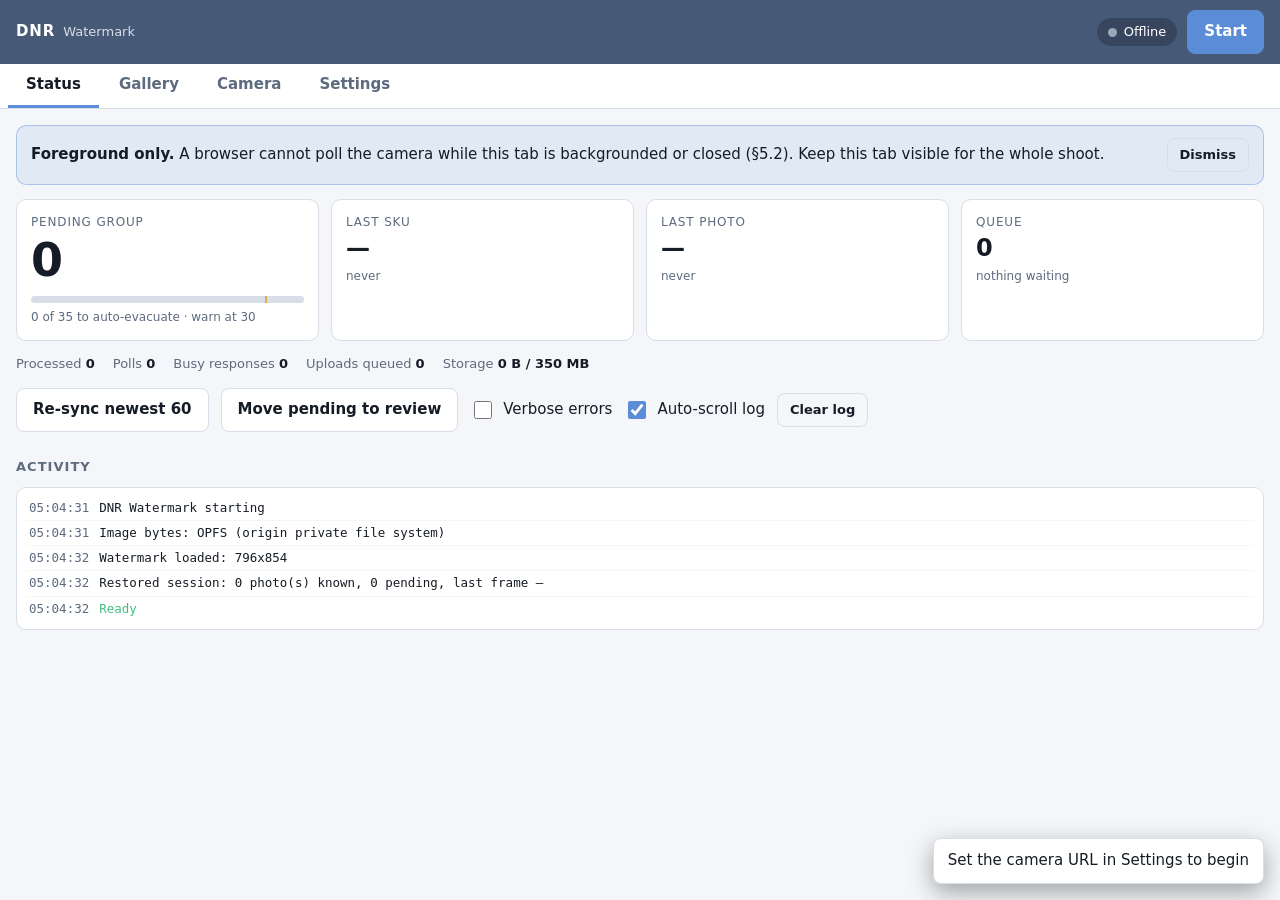
==== index.html @ c1707a2d "Initial commit: DNR Camera Companion Co-Authored-By: Claude Opus 5.5 <noreply@anthropic.com>" ====
<!doctype html>
<html lang="en">
<head>
<meta charset="utf-8">
<meta name="viewport" content="width=device-width, initial-scale=1, viewport-fit=cover">
<meta name="color-scheme" content="dark light">
<title>DNR Watermark</title>
<link rel="stylesheet" href="styles.css">
<link rel="icon" href="data:image/svg+xml,<svg xmlns='http://www.w3.org/2000/svg' viewBox='0 0 32 32'><rect width='32' height='32' rx='6' fill='%23465a78'/><text x='16' y='22' font-family='sans-serif' font-size='14' font-weight='700' fill='white' text-anchor='middle'>D</text></svg>">
</head>
<body>

<header class="topbar">
  <div class="brand">
    <span class="brand-mark">DNR</span>
    <span class="brand-name">Watermark</span>
  </div>
  <div class="topbar-status">
    <span id="connection-pill" class="pill pill-offline">
      <span class="dot"></span><span id="connection-label">Offline</span>
    </span>
    <button id="run-toggle" class="btn btn-primary">Start</button>
  </div>
</header>

<nav class="tabs" role="tablist">
  <button class="tab is-active" data-tab="status" role="tab">Status</button>
  <button class="tab" data-tab="gallery" role="tab">Gallery</button>
  <button class="tab" data-tab="camera" role="tab">Camera</button>
  <button class="tab" data-tab="settings" role="tab">Settings</button>
</nav>

<main>
  <!-- ================= STATUS ================= -->
  <section class="panel is-active" data-panel="status">

    <div id="foreground-notice" class="banner banner-info">
      <div>
        <strong>Foreground only.</strong>
        A browser cannot poll the camera while this tab is backgrounded or closed (§5.2).
        Keep this tab visible for the whole shoot.
        <span id="wakelock-note"></span>
      </div>
      <button class="btn btn-ghost btn-small" data-dismiss="foreground-notice">Dismiss</button>
    </div>

    <div id="upload-failure-banner" class="banner banner-error" hidden>
      <div>
        <strong>Uploads failed.</strong>
        <span id="upload-failure-detail"></span>
      </div>
      <button id="retry-uploads" class="btn btn-danger btn-small">Retry all</button>
    </div>

    <div class="grid">
      <div class="card card-pending">
        <div class="card-label">Pending group</div>
        <div id="pending-count" class="figure">0</div>
        <div class="progress">
          <div id="pending-bar" class="progress-fill" style="width:0%"></div>
          <div id="pending-marker" class="progress-marker" title="Stale warning"></div>
        </div>
        <div id="pending-hint" class="card-hint">0 of 35 to auto-evacuate</div>
      </div>

      <div class="card">
        <div class="card-label">Last SKU</div>
        <div id="last-sku" class="figure figure-small">—</div>
        <div id="last-sku-time" class="card-hint">never</div>
      </div>

      <div class="card">
        <div class="card-label">Last photo</div>
        <div id="last-photo" class="figure figure-small">—</div>
        <div id="last-photo-time" class="card-hint">never</div>
      </div>

      <div class="card">
        <div class="card-label">Queue</div>
        <div id="queue-depth" class="figure figure-small">0</div>
        <div id="queue-hint" class="card-hint">nothing waiting</div>
      </div>
    </div>

    <div class="row row-stats">
      <span>Processed <b id="stat-processed">0</b></span>
      <span>Polls <b id="stat-polls">0</b></span>
      <span>Busy responses <b id="stat-transient">0</b></span>
      <span>Uploads queued <b id="stat-uploads">0</b></span>
      <span>Storage <b id="stat-storage">—</b></span>
    </div>

    <div class="row row-actions">
      <button id="action-resync" class="btn">Re-sync newest 60</button>
      <button id="action-clear-pending" class="btn">Move pending to review</button>
      <label class="check">
        <input type="checkbox" id="verbose-toggle"> Verbose errors
      </label>
      <label class="check">
        <input type="checkbox" id="autoscroll-toggle" checked> Auto-scroll log
      </label>
      <button id="action-clear-log" class="btn btn-ghost btn-small">Clear log</button>
    </div>

    <h2 class="section-title">Activity</h2>
    <div id="activity-log" class="log" role="log" aria-live="polite"></div>
  </section>

  <!-- ================= GALLERY ================= -->
  <section class="panel" data-panel="gallery">
    <div class="toolbar">
      <div class="filters" id="gallery-filters">
        <button class="chip is-active" data-filter="ALL">All</button>
        <button class="chip" data-filter="PENDING">Pending</button>
        <button class="chip" data-filter="GROUPED">Grouped</button>
        <button class="chip" data-filter="REVIEW">Review</button>
        <button class="chip" data-filter="FAILED">Failed</button>
        <button class="chip" data-filter="UPLOADED">Uploaded</button>
      </div>
      <div class="toolbar-actions">
        <span id="gallery-selection" class="muted">0 selected</span>
        <button id="gallery-select-all" class="btn btn-small">Select all</button>
        <button id="gallery-clear-selection" class="btn btn-small">Clear</button>
        <button id="gallery-group" class="btn btn-small btn-primary" disabled>Group…</button>
        <button id="gallery-upload" class="btn btn-small btn-primary" disabled>Upload</button>
        <button id="gallery-delete" class="btn btn-small btn-danger" disabled>Delete</button>
      </div>
    </div>
    <p class="muted hint">
      Drag on empty space to rubber-band select. These manual paths are the recovery
      mechanism when automatic grouping goes wrong.
    </p>
    <div id="gallery-grid" class="grid-photos"></div>
    <div id="gallery-empty" class="empty">No photos held locally yet.</div>
  </section>

  <!-- ================= CAMERA BROWSER ================= -->
  <section class="panel" data-panel="camera">
    <div class="toolbar">
      <div class="toolbar-actions">
        <select id="camera-folder" class="input input-select"><option>—</option></select>
        <button id="camera-refresh" class="btn btn-small">Refresh</button>
        <button id="camera-more" class="btn btn-small">Load 100 more</button>
        <span id="camera-count" class="muted"></span>
      </div>
      <div class="toolbar-actions">
        <span id="camera-selection" class="muted">0 selected</span>
        <button id="camera-clear" class="btn btn-small">Clear</button>
        <button id="camera-ingest" class="btn btn-small btn-primary" disabled>Download into pipeline</button>
      </div>
    </div>
    <p class="muted hint">Newest first. Thumbnails are fetched lazily — the camera link tops out around 2 MB/s.</p>
    <div id="camera-grid" class="grid-photos"></div>
    <div id="camera-empty" class="empty">Connect to the camera and press Refresh.</div>
  </section>

  <!-- ================= SETTINGS ================= -->
  <section class="panel" data-panel="settings">
    <h2 class="section-title">Camera</h2>
    <div class="field">
      <label for="set-camera-url">Camera URL</label>
      <div class="field-row">
        <input id="set-camera-url" class="input" type="text" inputmode="url" placeholder="http://192.168.1.55:8080">
        <button id="test-camera" class="btn">Test connection</button>
      </div>
      <p class="field-hint">
        Use HTTP, port 8080. HTTPS costs about 30% throughput because the camera's SoC is the
        bottleneck when encrypting, and TLS buys nothing on a LAN against a self-signed cert (§3.1).
      </p>
      <div id="camera-test-result" class="result" hidden></div>
    </div>

    <div class="field">
      <label for="set-discover-prefix">LAN auto-discovery</label>
      <div class="field-row">
        <input id="set-discover-prefix" class="input" type="text" placeholder="192.168.1">
        <button id="discover-camera" class="btn">Scan subnet</button>
      </div>
      <p class="field-hint">
        Probes <code>x.x.x.1–254</code> on ports 8080 and 80. Only positive results are meaningful:
        a host that is not a CORS-enabled camera fails the same way an empty address does.
      </p>
      <div id="discover-result" class="result" hidden></div>
    </div>

    <div class="field">
      <label>Camera CORS (§3.6)</label>
      <div class="field-row">
        <button id="cors-read" class="btn">Read config</button>
        <button id="cors-write" class="btn">Allow this origin</button>
        <code id="cors-origin" class="muted"></code>
      </div>
      <p class="field-hint">
        CORS is what makes a browser client viable at all. The write payload shape is not documented,
        so this tries the plausible variants and shows exactly what the camera replied.
      </p>
      <div id="cors-result" class="result" hidden></div>
    </div>

    <h2 class="section-title">Backend</h2>
    <div class="field">
      <label for="set-backend-url">Backend URL</label>
      <input id="set-backend-url" class="input" type="text" inputmode="url" placeholder="https://inventory.example.com">
      <p class="field-hint">
        Resolved endpoint base: <code id="backend-resolved">—</code>.
        The <code>/api</code> prefix and <code>https://</code> are forced: root paths hit the SPA and
        return nginx 405, and an <code>http://</code> base 301-redirects, downgrading POST to GET (§4).
        Enter <code>/backend</code> instead to go through this server's proxy
        (<code>python serve.py --backend &lt;url&gt;</code>), which makes uploads same-origin and so
        needs no CORS grant from the backend or the bucket.
      </p>
    </div>
    <div class="field">
      <label for="set-backend-token">Bearer token</label>
      <div class="field-row">
        <input id="set-backend-token" class="input" type="password" autocomplete="off" placeholder="paste token">
        <button id="toggle-token" class="btn">Show</button>
      </div>
      <p class="field-hint">Stored in this browser's localStorage. Currently: <code id="token-mask">(not set)</code></p>
    </div>
    <div class="field">
      <label for="set-key-prefix">S3 key prefix</label>
      <input id="set-key-prefix" class="input" type="text" placeholder="listings/">
      <p class="field-hint">
        The bucket needs CORS allowing <code>PUT</code> from <code id="origin-echo"></code> with the
        <code>Content-Type</code> header. Android did not need this; browsers do — unless the
        <code>/backend</code> proxy is carrying the upload, in which case the bucket only ever sees
        this server.
      </p>
    </div>

    <h2 class="section-title">Watermark</h2>
    <div class="field-grid">
      <div class="field">
        <label for="set-padding">Padding (px)</label>
        <input id="set-padding" class="input" type="number" min="0" max="2000" step="1">
      </div>
      <div class="field">
        <label for="set-quality">JPEG quality</label>
        <input id="set-quality" class="input" type="number" min="1" max="100" step="1">
      </div>
    </div>
    <div class="field">
      <label for="set-watermark-file">Watermark PNG</label>
      <div class="field-row">
        <input id="set-watermark-file" class="input" type="file" accept="image/png,image/*">
        <button id="reset-watermark" class="btn">Use bundled asset</button>
      </div>
      <p class="field-hint">
        Current: <code id="watermark-info">—</code>. Pasted bottom-left at the padding inset; scaled
        down only if wider than 30% of the base.
      </p>
      <canvas id="watermark-preview" class="preview" width="200" height="120"></canvas>
    </div>

    <h2 class="section-title">Pipeline</h2>
    <div class="field-grid">
      <div class="field">
        <label for="set-stale">Stale warning at</label>
        <input id="set-stale" class="input" type="number" min="1" max="500" step="1">
      </div>
      <div class="field">
        <label for="set-evacuate">Auto-evacuate at</label>
        <input id="set-evacuate" class="input" type="number" min="2" max="1000" step="1">
      </div>
      <div class="field">
        <label for="set-poll">Poll interval (ms)</label>
        <input id="set-poll" class="input" type="number" min="250" max="30000" step="50">
      </div>
      <div class="field">
        <label for="set-attempts">Max queue attempts</label>
        <input id="set-attempts" class="input" type="number" min="1" max="100" step="1">
      </div>
    </div>
    <div class="field">
      <label class="check"><input type="checkbox" id="set-autoupload"> Upload automatically when a group is flushed</label>
      <label class="check"><input type="checkbox" id="set-verbose"> Verbose errors</label>
      <label class="check"><input type="checkbox" id="set-wakelock"> Keep the screen awake while running</label>
      <label class="check"><input type="checkbox" id="set-notifications"> Desktop notifications (foreground only)</label>
    </div>

    <h2 class="section-title">Diagnostics</h2>
    <dl id="diagnostics" class="diagnostics"></dl>
    <div class="row row-actions">
      <a class="btn" href="tests.html" target="_blank" rel="noopener">Open test suite</a>
      <button id="export-log" class="btn">Export activity log</button>
      <button id="danger-clear" class="btn btn-danger">Erase all local data</button>
    </div>
  </section>
</main>

<div id="toast-host" class="toast-host" aria-live="assertive"></div>

<dialog id="photo-dialog" class="dialog">
  <div class="dialog-head">
    <strong id="photo-dialog-title">Photo</strong>
    <button class="btn btn-ghost btn-small" data-close-dialog>Close</button>
  </div>
  <img id="photo-dialog-img" alt="">
  <pre id="photo-dialog-meta" class="meta"></pre>
</dialog>

<dialog id="sku-dialog" class="dialog dialog-small">
  <form method="dialog">
    <div class="dialog-head"><strong>Assign SKU</strong></div>
    <p class="muted" id="sku-dialog-count"></p>
    <input id="sku-input" class="input" type="text" inputmode="numeric" pattern="\d{7}" maxlength="7" placeholder="7 digits">
    <p class="field-hint" id="sku-error"></p>
    <div class="dialog-actions">
      <button class="btn" value="cancel">Cancel</button>
      <button class="btn btn-primary" id="sku-confirm" value="ok">Assign</button>
    </div>
  </form>
</dialog>

<script type="module" src="src/main.js"></script>
</body>
</html>
---- styles.css ----
/* DNR Watermark — tablet-first dark UI.
   Touch targets are deliberately large: this is used one-handed, standing at a
   bench, by an operator holding a camera. */

:root {
  --bar: #465a78;            /* the watermark bar colour, rgb(70,90,120) */
  --bg: #12151a;
  --bg-raised: #1a1f27;
  --bg-input: #10141a;
  --line: #2a323e;
  --text: #e8edf4;
  --muted: #8d9aad;
  --accent: #5b8dd6;
  --ok: #3fbf7f;
  --warn: #e0a33c;
  --err: #e05a5a;
  --radius: 10px;
  --tap: 44px;
}

@media (prefers-color-scheme: light) {
  :root {
    --bg: #f4f6f9;
    --bg-raised: #ffffff;
    --bg-input: #ffffff;
    --line: #d8dee7;
    --text: #161c25;
    --muted: #5d6b7e;
  }
}

* { box-sizing: border-box; }

html, body {
  margin: 0;
  background: var(--bg);
  color: var(--text);
  font: 15px/1.45 system-ui, -apple-system, "Segoe UI", Roboto, sans-serif;
  -webkit-text-size-adjust: 100%;
}

code, pre, .mono { font-family: ui-monospace, "Cascadia Mono", Consolas, monospace; }

/* ---------- top bar ---------- */

.topbar {
  position: sticky;
  top: 0;
  z-index: 20;
  display: flex;
  align-items: center;
  justify-content: space-between;
  gap: 12px;
  padding: 10px 16px;
  background: var(--bar);
  color: #fff;
}

.brand { display: flex; align-items: baseline; gap: 8px; }
.brand-mark { font-weight: 800; letter-spacing: 0.06em; }
.brand-name { opacity: 0.8; font-size: 13px; }

.topbar-status { display: flex; align-items: center; gap: 10px; }

.pill {
  display: inline-flex;
  align-items: center;
  gap: 7px;
  padding: 5px 11px;
  border-radius: 999px;
  font-size: 13px;
  background: rgba(0, 0, 0, 0.22);
}
.pill .dot { width: 9px; height: 9px; border-radius: 50%; background: var(--muted); }
.pill-online  .dot { background: var(--ok);   box-shadow: 0 0 0 3px rgba(63,191,127,0.25); }
.pill-connecting .dot { background: var(--warn); animation: pulse 1.1s infinite; }
.pill-error   .dot { background: var(--err);  }
.pill-offline .dot { background: #9aa7b8; }

@keyframes pulse { 50% { opacity: 0.25; } }

/* ---------- tabs ---------- */

.tabs {
  display: flex;
  gap: 2px;
  padding: 0 8px;
  background: var(--bg-raised);
  border-bottom: 1px solid var(--line);
  position: sticky;
  top: 52px;
  z-index: 19;
  overflow-x: auto;
}

.tab {
  flex: 0 0 auto;
  min-height: var(--tap);
  padding: 0 18px;
  background: none;
  border: none;
  border-bottom: 3px solid transparent;
  color: var(--muted);
  font: inherit;
  font-weight: 600;
  cursor: pointer;
}
.tab.is-active { color: var(--text); border-bottom-color: var(--accent); }

main { padding: 16px; max-width: 1400px; margin: 0 auto; }

.panel { display: none; }
.panel.is-active { display: block; }

.section-title {
  font-size: 13px;
  text-transform: uppercase;
  letter-spacing: 0.08em;
  color: var(--muted);
  margin: 26px 0 10px;
}

/* ---------- banners ---------- */

.banner {
  display: flex;
  align-items: center;
  justify-content: space-between;
  gap: 14px;
  padding: 12px 14px;
  border-radius: var(--radius);
  margin-bottom: 14px;
  border: 1px solid transparent;
}
.banner-info  { background: rgba(91,141,214,0.12); border-color: rgba(91,141,214,0.4); }
.banner-error { background: rgba(224,90,90,0.14);  border-color: rgba(224,90,90,0.5); }
.banner[hidden] { display: none; }

/* ---------- status cards ---------- */

.grid {
  display: grid;
  grid-template-columns: repeat(auto-fit, minmax(190px, 1fr));
  gap: 12px;
}

.card {
  background: var(--bg-raised);
  border: 1px solid var(--line);
  border-radius: var(--radius);
  padding: 14px;
}
.card-pending { grid-column: span 1; }
.card-label { font-size: 12px; text-transform: uppercase; letter-spacing: 0.07em; color: var(--muted); }
.card-hint { font-size: 12px; color: var(--muted); margin-top: 6px; }

.figure { font-size: 46px; font-weight: 700; line-height: 1.1; margin-top: 4px; font-variant-numeric: tabular-nums; }
.figure-small { font-size: 24px; }
.figure.is-warning  { color: var(--warn); }
.figure.is-critical { color: var(--err); }

.progress {
  position: relative;
  height: 7px;
  border-radius: 4px;
  background: var(--line);
  margin-top: 10px;
  overflow: hidden;
}
.progress-fill { height: 100%; background: var(--accent); transition: width 0.25s, background 0.25s; }
.progress-fill.is-warning  { background: var(--warn); }
.progress-fill.is-critical { background: var(--err); }
.progress-marker { position: absolute; top: 0; bottom: 0; width: 2px; background: var(--warn); opacity: 0.85; }

.row { display: flex; flex-wrap: wrap; gap: 12px; align-items: center; }
.row-stats { margin-top: 14px; font-size: 13px; color: var(--muted); gap: 18px; }
.row-stats b { color: var(--text); font-variant-numeric: tabular-nums; }
.row-actions { margin-top: 14px; }

/* ---------- buttons & inputs ---------- */

.btn {
  min-height: var(--tap);
  padding: 0 16px;
  border-radius: 8px;
  border: 1px solid var(--line);
  background: var(--bg-raised);
  color: var(--text);
  font: inherit;
  font-weight: 600;
  cursor: pointer;
  display: inline-flex;
  align-items: center;
  justify-content: center;
  text-decoration: none;
}
.btn:hover:not(:disabled) { border-color: var(--accent); }
.btn:disabled { opacity: 0.42; cursor: not-allowed; }
.btn-small { min-height: 34px; padding: 0 12px; font-size: 13px; }
.btn-primary { background: var(--accent); border-color: var(--accent); color: #fff; }
.btn-danger  { background: var(--err); border-color: var(--err); color: #fff; }
.btn-ghost   { background: transparent; }

.input {
  width: 100%;
  min-height: var(--tap);
  padding: 8px 12px;
  border-radius: 8px;
  border: 1px solid var(--line);
  background: var(--bg-input);
  color: var(--text);
  font: inherit;
}
.input:focus { outline: 2px solid var(--accent); outline-offset: -1px; }
.input-select { width: auto; min-width: 190px; }
input[type="file"].input { padding: 8px; }

.check { display: flex; align-items: center; gap: 8px; min-height: 34px; cursor: pointer; }
.check input { width: 18px; height: 18px; accent-color: var(--accent); }

.field { margin-bottom: 18px; max-width: 720px; }
.field > label { display: block; font-weight: 600; margin-bottom: 6px; }
.field-row { display: flex; gap: 8px; flex-wrap: wrap; align-items: center; }
.field-row .input { flex: 1 1 240px; }
.field-hint { font-size: 12.5px; color: var(--muted); margin: 6px 0 0; }
.field-grid { display: grid; grid-template-columns: repeat(auto-fit, minmax(170px, 1fr)); gap: 12px; max-width: 720px; }

.result {
  margin-top: 10px;
  padding: 10px 12px;
  border-radius: 8px;
  background: var(--bg-input);
  border: 1px solid var(--line);
  font-family: ui-monospace, Consolas, monospace;
  font-size: 12px;
  white-space: pre-wrap;
  word-break: break-word;
  max-height: 260px;
  overflow: auto;
}
.result.is-ok  { border-color: var(--ok); }
.result.is-err { border-color: var(--err); }

.preview { display: block; margin-top: 10px; border: 1px solid var(--line); border-radius: 8px; background: #223; }

.muted { color: var(--muted); }
.hint { font-size: 12.5px; margin: 4px 0 12px; }

/* ---------- activity log ---------- */

.log {
  background: var(--bg-input);
  border: 1px solid var(--line);
  border-radius: var(--radius);
  padding: 8px;
  max-height: 46vh;
  overflow: auto;
  font-family: ui-monospace, Consolas, monospace;
  font-size: 12.5px;
}
.log-entry { display: flex; gap: 10px; padding: 3px 4px; border-radius: 4px; align-items: flex-start; }
.log-entry + .log-entry { border-top: 1px solid rgba(128,140,160,0.09); }
.log-time { color: var(--muted); flex: 0 0 auto; }
.log-msg { flex: 1 1 auto; word-break: break-word; white-space: pre-wrap; }
.log-detail {
  margin: 4px 0 6px 74px;
  padding: 6px 8px;
  border-left: 2px solid var(--line);
  color: var(--muted);
  white-space: pre-wrap;
  word-break: break-word;
}
.level-error   .log-msg { color: var(--err); }
.level-warn    .log-msg { color: var(--warn); }
.level-success .log-msg { color: var(--ok); }
.level-debug   .log-msg { color: var(--muted); }

/* ---------- photo grids ---------- */

.toolbar {
  display: flex;
  flex-wrap: wrap;
  gap: 10px;
  justify-content: space-between;
  align-items: center;
  margin-bottom: 8px;
}
.toolbar-actions { display: flex; gap: 8px; align-items: center; flex-wrap: wrap; }
.filters { display: flex; gap: 6px; flex-wrap: wrap; }

.chip {
  min-height: 34px;
  padding: 0 12px;
  border-radius: 999px;
  border: 1px solid var(--line);
  background: var(--bg-raised);
  color: var(--muted);
  font: inherit;
  font-size: 13px;
  cursor: pointer;
}
.chip.is-active { color: #fff; background: var(--accent); border-color: var(--accent); }

.grid-photos {
  position: relative;
  display: grid;
  grid-template-columns: repeat(auto-fill, minmax(132px, 1fr));
  gap: 10px;
  user-select: none;
  touch-action: pan-y;
  min-height: 120px;
}

.thumb {
  position: relative;
  aspect-ratio: 3 / 2;
  border-radius: 8px;
  overflow: hidden;
  background: var(--bg-raised);
  border: 2px solid var(--line);
  cursor: pointer;
}
.thumb.is-selected { border-color: var(--accent); box-shadow: 0 0 0 2px rgba(91,141,214,0.35); }
.thumb img { width: 100%; height: 100%; object-fit: cover; display: block; }
.thumb-placeholder { display: grid; place-items: center; height: 100%; color: var(--muted); font-size: 11px; }

.thumb-caption {
  position: absolute;
  left: 0; right: 0; bottom: 0;
  padding: 4px 6px;
  font-size: 10.5px;
  background: linear-gradient(transparent, rgba(0,0,0,0.82));
  color: #fff;
  display: flex;
  justify-content: space-between;
  gap: 6px;
}
.thumb-caption .sku { font-weight: 700; }

.status-dot {
  position: absolute;
  top: 6px; right: 6px;
  width: 11px; height: 11px;
  border-radius: 50%;
  border: 2px solid rgba(0,0,0,0.45);
}
.status-PENDING  { background: var(--muted); }
.status-GROUPED  { background: var(--accent); }
.status-REVIEW   { background: var(--warn); }
.status-UPLOADED { background: var(--ok); }
.status-FAILED   { background: var(--err); }

.marquee {
  position: absolute;
  border: 1px solid var(--accent);
  background: rgba(91,141,214,0.18);
  pointer-events: none;
  z-index: 5;
}

.empty { padding: 34px; text-align: center; color: var(--muted); }
.empty[hidden] { display: none; }

/* ---------- dialogs & toasts ---------- */

.dialog {
  border: 1px solid var(--line);
  border-radius: 12px;
  background: var(--bg-raised);
  color: var(--text);
  padding: 16px;
  max-width: min(94vw, 1000px);
  max-height: 92vh;
}
.dialog::backdrop { background: rgba(0,0,0,0.65); }
.dialog-small { max-width: 380px; }
.dialog-head { display: flex; justify-content: space-between; align-items: center; margin-bottom: 12px; gap: 16px; }
.dialog img { max-width: 100%; max-height: 68vh; display: block; border-radius: 8px; }
.dialog-actions { display: flex; justify-content: flex-end; gap: 8px; margin-top: 14px; }
.meta { font-size: 12px; color: var(--muted); white-space: pre-wrap; margin: 10px 0 0; }

.diagnostics { display: grid; grid-template-columns: max-content 1fr; gap: 6px 18px; font-size: 13px; max-width: 900px; }
.diagnostics dt { color: var(--muted); }
.diagnostics dd { margin: 0; word-break: break-word; }

.toast-host {
  position: fixed;
  right: 16px;
  bottom: 16px;
  display: flex;
  flex-direction: column;
  gap: 8px;
  z-index: 60;
  max-width: min(92vw, 420px);
}
.toast {
  padding: 11px 14px;
  border-radius: 8px;
  background: var(--bg-raised);
  border: 1px solid var(--line);
  box-shadow: 0 8px 24px rgba(0,0,0,0.35);
  animation: rise 0.16s ease-out;
}
.toast-error { border-color: var(--err); }
.toast-ok    { border-color: var(--ok); }
@keyframes rise { from { transform: translateY(8px); opacity: 0; } }

@media (max-width: 600px) {
  main { padding: 12px; }
  .figure { font-size: 38px; }
  .tabs { top: 50px; }
}
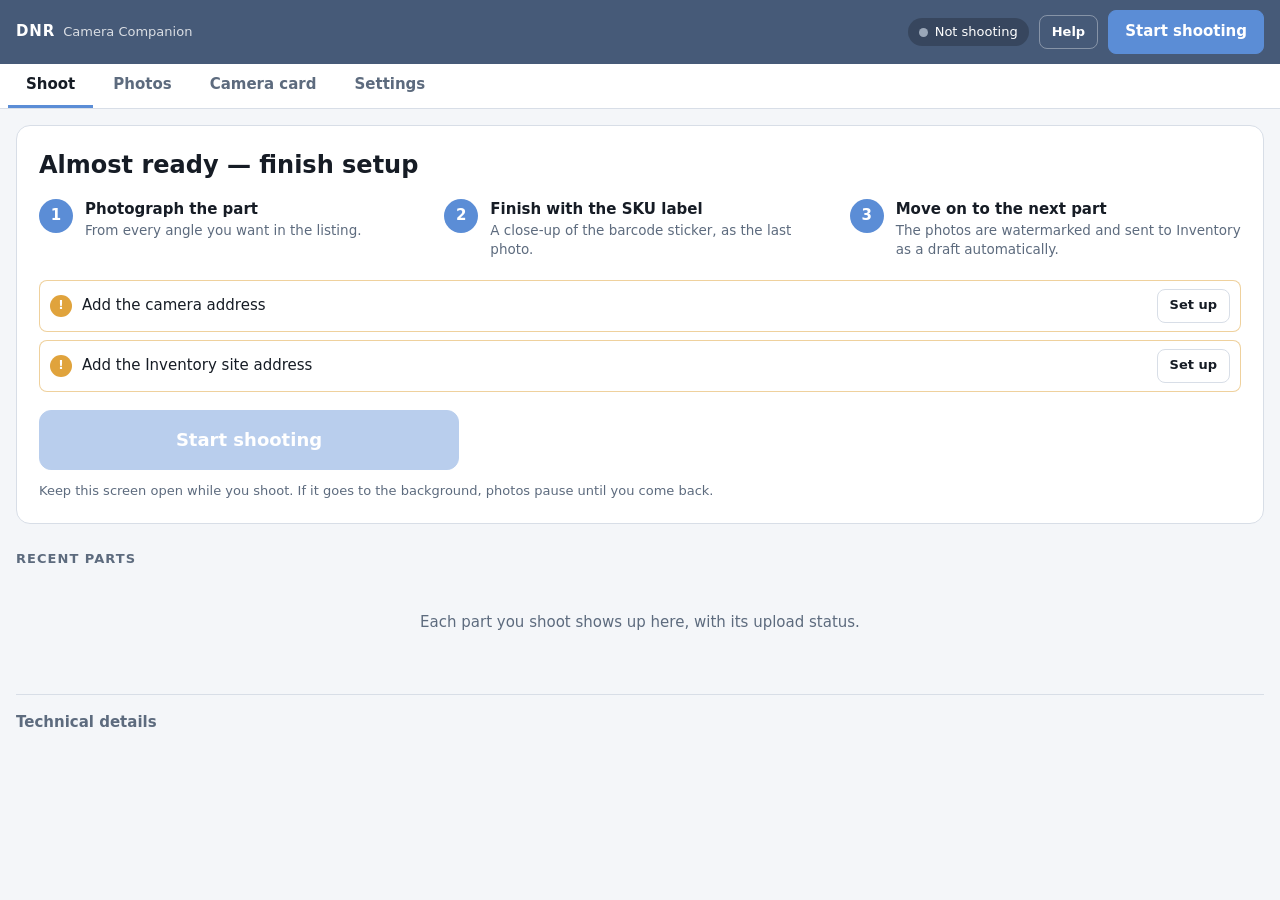
==== commit 9b8217ee: "Operator-first UI: Shoot screen, recent parts, plain-language setup Rebuilds the Status tab as a Sho" ====
--- a/index.html
+++ b/index.html
@@ -4,7 +4,7 @@
 <meta charset="utf-8">
 <meta name="viewport" content="width=device-width, initial-scale=1, viewport-fit=cover">
 <meta name="color-scheme" content="dark light">
-<title>DNR Watermark</title>
+<title>DNR Camera Companion</title>
 <link rel="stylesheet" href="styles.css">
 <link rel="icon" href="data:image/svg+xml,<svg xmlns='http://www.w3.org/2000/svg' viewBox='0 0 32 32'><rect width='32' height='32' rx='6' fill='%23465a78'/><text x='16' y='22' font-family='sans-serif' font-size='14' font-weight='700' fill='white' text-anchor='middle'>D</text></svg>">
 </head>
@@ -13,132 +13,171 @@
 <header class="topbar">
   <div class="brand">
     <span class="brand-mark">DNR</span>
-    <span class="brand-name">Watermark</span>
+    <span class="brand-name">Camera Companion</span>
   </div>
   <div class="topbar-status">
-    <span id="connection-pill" class="pill pill-offline">
-      <span class="dot"></span><span id="connection-label">Offline</span>
+    <span id="connection-pill" class="pill pill-offline" title="Camera connection">
+      <span class="dot"></span><span id="connection-label">Not shooting</span>
     </span>
-    <button id="run-toggle" class="btn btn-primary">Start</button>
+    <button id="open-help" class="btn btn-ghost btn-small btn-on-bar" aria-label="Help">Help</button>
+    <button id="run-toggle" class="btn btn-primary">Start shooting</button>
   </div>
 </header>
 
 <nav class="tabs" role="tablist">
-  <button class="tab is-active" data-tab="status" role="tab">Status</button>
-  <button class="tab" data-tab="gallery" role="tab">Gallery</button>
-  <button class="tab" data-tab="camera" role="tab">Camera</button>
+  <button class="tab is-active" data-tab="shoot" role="tab">Shoot</button>
+  <button class="tab" data-tab="gallery" role="tab">Photos</button>
+  <button class="tab" data-tab="camera" role="tab">Camera card</button>
   <button class="tab" data-tab="settings" role="tab">Settings</button>
 </nav>
 
 <main>
-  <!-- ================= STATUS ================= -->
-  <section class="panel is-active" data-panel="status">
-
-    <div id="foreground-notice" class="banner banner-info">
-      <div>
-        <strong>Foreground only.</strong>
-        A browser cannot poll the camera while this tab is backgrounded or closed (§5.2).
-        Keep this tab visible for the whole shoot.
-        <span id="wakelock-note"></span>
-      </div>
-      <button class="btn btn-ghost btn-small" data-dismiss="foreground-notice">Dismiss</button>
-    </div>
+  <!-- ================= SHOOT ================= -->
+  <section class="panel is-active" data-panel="shoot">
 
     <div id="upload-failure-banner" class="banner banner-error" hidden>
       <div>
-        <strong>Uploads failed.</strong>
+        <strong>Some parts didn't reach Inventory.</strong>
         <span id="upload-failure-detail"></span>
+        Their photos are safe on this device.
       </div>
       <button id="retry-uploads" class="btn btn-danger btn-small">Retry all</button>
     </div>
 
-    <div class="grid">
-      <div class="card card-pending">
-        <div class="card-label">Pending group</div>
-        <div id="pending-count" class="figure">0</div>
-        <div class="progress">
-          <div id="pending-bar" class="progress-fill" style="width:0%"></div>
-          <div id="pending-marker" class="progress-marker" title="Stale warning"></div>
-        </div>
-        <div id="pending-hint" class="card-hint">0 of 35 to auto-evacuate</div>
-      </div>
-
-      <div class="card">
-        <div class="card-label">Last SKU</div>
-        <div id="last-sku" class="figure figure-small">—</div>
-        <div id="last-sku-time" class="card-hint">never</div>
-      </div>
-
-      <div class="card">
-        <div class="card-label">Last photo</div>
-        <div id="last-photo" class="figure figure-small">—</div>
-        <div id="last-photo-time" class="card-hint">never</div>
-      </div>
-
-      <div class="card">
-        <div class="card-label">Queue</div>
-        <div id="queue-depth" class="figure figure-small">0</div>
-        <div id="queue-hint" class="card-hint">nothing waiting</div>
-      </div>
-    </div>
-
-    <div class="row row-stats">
-      <span>Processed <b id="stat-processed">0</b></span>
-      <span>Polls <b id="stat-polls">0</b></span>
-      <span>Busy responses <b id="stat-transient">0</b></span>
-      <span>Uploads queued <b id="stat-uploads">0</b></span>
-      <span>Storage <b id="stat-storage">—</b></span>
-    </div>
-
-    <div class="row row-actions">
-      <button id="action-resync" class="btn">Re-sync newest 60</button>
-      <button id="action-clear-pending" class="btn">Move pending to review</button>
-      <label class="check">
-        <input type="checkbox" id="verbose-toggle"> Verbose errors
-      </label>
-      <label class="check">
-        <input type="checkbox" id="autoscroll-toggle" checked> Auto-scroll log
-      </label>
-      <button id="action-clear-log" class="btn btn-ghost btn-small">Clear log</button>
-    </div>
-
-    <h2 class="section-title">Activity</h2>
-    <div id="activity-log" class="log" role="log" aria-live="polite"></div>
+    <div id="missed-banner" class="banner banner-warn" hidden>
+      <div>
+        <strong>This screen was in the background.</strong>
+        <span id="missed-detail"></span>
+      </div>
+      <div class="banner-actions">
+        <button id="missed-resync" class="btn btn-small">Check for missed photos</button>
+        <button class="btn btn-ghost btn-small" data-dismiss="missed-banner">Dismiss</button>
+      </div>
+    </div>
+
+    <div id="review-banner" class="banner banner-warn" hidden>
+      <div>
+        <strong id="review-title">Photos need a SKU.</strong>
+        No label was found for them, so they were set aside instead of uploaded.
+      </div>
+      <button id="open-review" class="btn btn-small">Sort them out</button>
+    </div>
+
+    <!-- Shown while stopped: what to do, and whether setup is complete. -->
+    <div id="ready-card" class="hero">
+      <h1 id="ready-title" class="hero-title">Ready to shoot</h1>
+      <ol class="steps">
+        <li><span class="step-num">1</span><div><b>Photograph the part</b><span>From every angle you want in the listing.</span></div></li>
+        <li><span class="step-num">2</span><div><b>Finish with the SKU label</b><span>A close-up of the barcode sticker, as the last photo.</span></div></li>
+        <li><span class="step-num">3</span><div><b>Move on to the next part</b><span>The photos are watermarked and sent to Inventory as a draft automatically.</span></div></li>
+      </ol>
+      <ul id="checklist" class="checklist" aria-label="Setup"></ul>
+      <div class="hero-actions">
+        <button id="start-big" class="btn btn-primary btn-hero">Start shooting</button>
+      </div>
+      <p class="muted hero-note">Keep this screen open while you shoot. If it goes to the background, photos pause until you come back.</p>
+    </div>
+
+    <!-- Shown while running: the part being shot right now. -->
+    <div id="live-card" class="hero hero-live" hidden>
+      <div id="live-flash" class="flash" hidden></div>
+      <div class="live-head">
+        <div class="live-count">
+          <div class="card-label">Current part</div>
+          <div><span id="pending-count" class="figure">0</span> <span id="pending-unit" class="figure-unit">photos</span></div>
+        </div>
+        <p id="live-instruction" class="instruction">Take the first photo of the part.</p>
+      </div>
+      <div class="progress" title="Photos without a label">
+        <div id="pending-bar" class="progress-fill" style="width:0%"></div>
+        <div id="pending-marker" class="progress-marker"></div>
+      </div>
+      <div id="pending-strip" class="strip" aria-label="Photos of the current part"></div>
+      <div class="live-foot">
+        <span id="queue-hint" class="muted"></span>
+        <button id="action-clear-pending" class="btn btn-ghost btn-small">Set these photos aside</button>
+      </div>
+    </div>
+
+    <h2 class="section-title">Recent parts</h2>
+    <div id="parts-list" class="parts"></div>
+    <div id="parts-empty" class="empty">Each part you shoot shows up here, with its upload status.</div>
+
+    <details class="details" id="tech-details">
+      <summary>Technical details</summary>
+      <div class="grid">
+        <div class="card">
+          <div class="card-label">Last SKU</div>
+          <div id="last-sku" class="figure figure-small">—</div>
+          <div id="last-sku-time" class="card-hint">never</div>
+        </div>
+        <div class="card">
+          <div class="card-label">Last photo</div>
+          <div id="last-photo" class="figure figure-small">—</div>
+          <div id="last-photo-time" class="card-hint">never</div>
+        </div>
+        <div class="card">
+          <div class="card-label">Download queue</div>
+          <div id="queue-depth" class="figure figure-small">0</div>
+          <div id="queue-detail" class="card-hint">nothing waiting</div>
+        </div>
+      </div>
+      <div class="row row-stats">
+        <span>Processed <b id="stat-processed">0</b></span>
+        <span>Polls <b id="stat-polls">0</b></span>
+        <span>Busy responses <b id="stat-transient">0</b></span>
+        <span>Uploads queued <b id="stat-uploads">0</b></span>
+        <span>Storage <b id="stat-storage">—</b></span>
+      </div>
+      <div class="row row-actions">
+        <button id="action-resync" class="btn">Check newest 60 on the card</button>
+        <label class="check"><input type="checkbox" id="verbose-toggle"> Verbose errors</label>
+        <label class="check"><input type="checkbox" id="autoscroll-toggle" checked> Auto-scroll log</label>
+        <button id="action-clear-log" class="btn btn-ghost btn-small">Clear log</button>
+      </div>
+      <h3 class="section-title">Activity log</h3>
+      <div id="activity-log" class="log" role="log" aria-live="polite"></div>
+    </details>
   </section>
 
-  <!-- ================= GALLERY ================= -->
+  <!-- ================= PHOTOS ================= -->
   <section class="panel" data-panel="gallery">
+    <p class="muted hint lead">
+      Every photo held on this device. To fix a part by hand, select its photos and choose
+      <b>Assign SKU</b>, then <b>Upload</b>. Uploaded photos are removed from this device once they're in Inventory.
+    </p>
     <div class="toolbar">
       <div class="filters" id="gallery-filters">
         <button class="chip is-active" data-filter="ALL">All</button>
-        <button class="chip" data-filter="PENDING">Pending</button>
-        <button class="chip" data-filter="GROUPED">Grouped</button>
-        <button class="chip" data-filter="REVIEW">Review</button>
-        <button class="chip" data-filter="FAILED">Failed</button>
+        <button class="chip" data-filter="REVIEW">Needs SKU</button>
+        <button class="chip" data-filter="PENDING">Current part</button>
+        <button class="chip" data-filter="GROUPED">Not uploaded yet</button>
+        <button class="chip" data-filter="FAILED">Upload failed</button>
         <button class="chip" data-filter="UPLOADED">Uploaded</button>
       </div>
       <div class="toolbar-actions">
         <span id="gallery-selection" class="muted">0 selected</span>
         <button id="gallery-select-all" class="btn btn-small">Select all</button>
         <button id="gallery-clear-selection" class="btn btn-small">Clear</button>
-        <button id="gallery-group" class="btn btn-small btn-primary" disabled>Group…</button>
+        <button id="gallery-group" class="btn btn-small btn-primary" disabled>Assign SKU…</button>
         <button id="gallery-upload" class="btn btn-small btn-primary" disabled>Upload</button>
         <button id="gallery-delete" class="btn btn-small btn-danger" disabled>Delete</button>
       </div>
     </div>
-    <p class="muted hint">
-      Drag on empty space to rubber-band select. These manual paths are the recovery
-      mechanism when automatic grouping goes wrong.
+    <p class="muted hint">Tap a photo to view it. Once one is selected, taps add to the selection; drag across empty space to select several.</p>
+    <div id="gallery-grid" class="grid-photos"></div>
+    <div id="gallery-empty" class="empty">No photos on this device yet.</div>
+  </section>
+
+  <!-- ================= CAMERA CARD ================= -->
+  <section class="panel" data-panel="camera">
+    <p class="muted hint lead">
+      Browse the camera's memory card and pull in photos that were missed — for example ones taken
+      while this screen was closed. Newest first.
     </p>
-    <div id="gallery-grid" class="grid-photos"></div>
-    <div id="gallery-empty" class="empty">No photos held locally yet.</div>
-  </section>
-
-  <!-- ================= CAMERA BROWSER ================= -->
-  <section class="panel" data-panel="camera">
     <div class="toolbar">
       <div class="toolbar-actions">
-        <select id="camera-folder" class="input input-select"><option>—</option></select>
+        <select id="camera-folder" class="input input-select" aria-label="Folder"><option>—</option></select>
         <button id="camera-refresh" class="btn btn-small">Refresh</button>
         <button id="camera-more" class="btn btn-small">Load 100 more</button>
         <span id="camera-count" class="muted"></span>
@@ -146,150 +185,198 @@
       <div class="toolbar-actions">
         <span id="camera-selection" class="muted">0 selected</span>
         <button id="camera-clear" class="btn btn-small">Clear</button>
-        <button id="camera-ingest" class="btn btn-small btn-primary" disabled>Download into pipeline</button>
-      </div>
-    </div>
-    <p class="muted hint">Newest first. Thumbnails are fetched lazily — the camera link tops out around 2 MB/s.</p>
+        <button id="camera-ingest" class="btn btn-small btn-primary" disabled>Add to this device</button>
+      </div>
+    </div>
+    <p class="muted hint">Thumbnails load slowly — the camera's Wi-Fi is the bottleneck.</p>
     <div id="camera-grid" class="grid-photos"></div>
-    <div id="camera-empty" class="empty">Connect to the camera and press Refresh.</div>
+    <div id="camera-empty" class="empty">Turn the camera on and press Refresh.</div>
   </section>
 
   <!-- ================= SETTINGS ================= -->
   <section class="panel" data-panel="settings">
-    <h2 class="section-title">Camera</h2>
+    <h2 class="section-title" id="settings-camera">Camera</h2>
     <div class="field">
-      <label for="set-camera-url">Camera URL</label>
+      <label for="set-camera-url">Camera address</label>
       <div class="field-row">
-        <input id="set-camera-url" class="input" type="text" inputmode="url" placeholder="http://192.168.1.55:8080">
-        <button id="test-camera" class="btn">Test connection</button>
+        <input id="set-camera-url" class="input" type="text" inputmode="url" placeholder="e.g. 192.168.0.158">
+        <button id="test-camera" class="btn">Test</button>
+        <button id="discover-camera" class="btn">Find camera</button>
       </div>
       <p class="field-hint">
-        Use HTTP, port 8080. HTTPS costs about 30% throughput because the camera's SoC is the
-        bottleneck when encrypting, and TLS buys nothing on a LAN against a self-signed cert (§3.1).
+        The camera's IP address, shown in its Wi-Fi settings once it's connected. The camera and this
+        device must be on the same Wi-Fi. <b>Find camera</b> searches the network for it.
       </p>
       <div id="camera-test-result" class="result" hidden></div>
-    </div>
-
+      <div id="discover-result" class="result" hidden></div>
+    </div>
+
+    <h2 class="section-title" id="settings-uploads">Inventory uploads</h2>
     <div class="field">
-      <label for="set-discover-prefix">LAN auto-discovery</label>
+      <label for="set-backend-url">Inventory site address</label>
+      <input id="set-backend-url" class="input" type="text" inputmode="url" placeholder="e.g. inventory.example.com">
+    </div>
+    <div class="field">
+      <label for="set-backend-token">Upload token</label>
       <div class="field-row">
+        <input id="set-backend-token" class="input" type="password" autocomplete="off" placeholder="paste the token">
+        <button id="toggle-token" class="btn">Show</button>
+        <button id="test-uploads" class="btn">Test</button>
+      </div>
+      <p class="field-hint">From the Inventory site's admin (<code>WATERMARK_APP_TOKEN</code>). Saved on this device only. Currently: <code id="token-mask">(not set)</code></p>
+      <div id="uploads-test-result" class="result" hidden></div>
+    </div>
+    <div class="field">
+      <label class="check"><input type="checkbox" id="set-autoupload"> Upload each part automatically once its label is found</label>
+    </div>
+
+    <details class="details details-settings">
+      <summary>Advanced</summary>
+
+      <h3 class="section-title">Camera connection</h3>
+      <p class="field-hint">
+        Use plain HTTP on port 8080 — HTTPS is about 30% slower because the camera's processor does the
+        encryption, and it adds nothing on a local network (§3.1).
+      </p>
+      <div class="field">
+        <label for="set-discover-prefix">Network to search</label>
         <input id="set-discover-prefix" class="input" type="text" placeholder="192.168.1">
-        <button id="discover-camera" class="btn">Scan subnet</button>
+        <p class="field-hint">
+          <b>Find camera</b> probes <code>x.x.x.1–254</code> on ports 8080 and 80. A camera that hasn't
+          allowed this page (CORS, below) looks exactly like an empty address.
+        </p>
+      </div>
+      <div class="field">
+        <label>Camera CORS (§3.6)</label>
+        <div class="field-row">
+          <button id="cors-read" class="btn">Read config</button>
+          <button id="cors-write" class="btn">Allow this origin</button>
+          <code id="cors-origin" class="muted"></code>
+        </div>
+        <p class="field-hint">
+          The camera must be told to accept this page's origin, and it forgets after a power cycle.
+          <code>python serve.py --camera &lt;ip&gt;</code> keeps it set for you. The write payload isn't
+          documented, so this tries the plausible variants and shows exactly what the camera replied.
+        </p>
+        <div id="cors-result" class="result" hidden></div>
+      </div>
+
+      <h3 class="section-title">Upload API</h3>
+      <div class="field">
+        <p class="field-hint">
+          Resolved endpoint base: <code id="backend-resolved">—</code>.
+          <code>/api</code> and <code>https://</code> are added automatically: root paths hit the site's
+          frontend (405), and an <code>http://</code> address redirects POST into GET (§4).
+          Enter <code>/backend</code> as the site address to route uploads through this server's proxy
+          (<code>python serve.py --backend &lt;url&gt;</code>); it avoids needing CORS grants from the
+          site and the bucket.
+        </p>
+      </div>
+      <div class="field">
+        <label for="set-key-prefix">S3 key prefix</label>
+        <input id="set-key-prefix" class="input" type="text" placeholder="listings/">
+        <p class="field-hint">
+          Without the proxy, the bucket needs CORS allowing <code>PUT</code> from
+          <code id="origin-echo"></code> with the <code>Content-Type</code> header.
+        </p>
+      </div>
+
+      <h3 class="section-title">Watermark</h3>
+      <div class="field-grid">
+        <div class="field">
+          <label for="set-padding">Padding (px)</label>
+          <input id="set-padding" class="input" type="number" min="0" max="2000" step="1">
+        </div>
+        <div class="field">
+          <label for="set-quality">JPEG quality</label>
+          <input id="set-quality" class="input" type="number" min="1" max="100" step="1">
+        </div>
+      </div>
+      <div class="field">
+        <label for="set-watermark-file">Watermark PNG</label>
+        <div class="field-row">
+          <input id="set-watermark-file" class="input" type="file" accept="image/png,image/*">
+          <button id="reset-watermark" class="btn">Use bundled asset</button>
+        </div>
+        <p class="field-hint">
+          Current: <code id="watermark-info">—</code>. Placed bottom-left at the padding inset; scaled
+          down only if wider than 30% of the photo.
+        </p>
+        <canvas id="watermark-preview" class="preview" width="200" height="120"></canvas>
+      </div>
+
+      <h3 class="section-title">Grouping and polling</h3>
+      <div class="field-grid">
+        <div class="field">
+          <label for="set-stale">Warn after (photos)</label>
+          <input id="set-stale" class="input" type="number" min="1" max="500" step="1">
+        </div>
+        <div class="field">
+          <label for="set-evacuate">Set aside after (photos)</label>
+          <input id="set-evacuate" class="input" type="number" min="2" max="1000" step="1">
+        </div>
+        <div class="field">
+          <label for="set-poll">Poll interval (ms)</label>
+          <input id="set-poll" class="input" type="number" min="250" max="30000" step="50">
+        </div>
+        <div class="field">
+          <label for="set-attempts">Max download attempts</label>
+          <input id="set-attempts" class="input" type="number" min="1" max="100" step="1">
+        </div>
       </div>
       <p class="field-hint">
-        Probes <code>x.x.x.1–254</code> on ports 8080 and 80. Only positive results are meaningful:
-        a host that is not a CORS-enabled camera fails the same way an empty address does.
+        A part with no label found is warned about, then set aside for review, so a forgotten label
+        can't merge two parts into one draft.
       </p>
-      <div id="discover-result" class="result" hidden></div>
-    </div>
-
-    <div class="field">
-      <label>Camera CORS (§3.6)</label>
-      <div class="field-row">
-        <button id="cors-read" class="btn">Read config</button>
-        <button id="cors-write" class="btn">Allow this origin</button>
-        <code id="cors-origin" class="muted"></code>
-      </div>
-      <p class="field-hint">
-        CORS is what makes a browser client viable at all. The write payload shape is not documented,
-        so this tries the plausible variants and shows exactly what the camera replied.
-      </p>
-      <div id="cors-result" class="result" hidden></div>
-    </div>
-
-    <h2 class="section-title">Backend</h2>
-    <div class="field">
-      <label for="set-backend-url">Backend URL</label>
-      <input id="set-backend-url" class="input" type="text" inputmode="url" placeholder="https://inventory.example.com">
-      <p class="field-hint">
-        Resolved endpoint base: <code id="backend-resolved">—</code>.
-        The <code>/api</code> prefix and <code>https://</code> are forced: root paths hit the SPA and
-        return nginx 405, and an <code>http://</code> base 301-redirects, downgrading POST to GET (§4).
-        Enter <code>/backend</code> instead to go through this server's proxy
-        (<code>python serve.py --backend &lt;url&gt;</code>), which makes uploads same-origin and so
-        needs no CORS grant from the backend or the bucket.
-      </p>
-    </div>
-    <div class="field">
-      <label for="set-backend-token">Bearer token</label>
-      <div class="field-row">
-        <input id="set-backend-token" class="input" type="password" autocomplete="off" placeholder="paste token">
-        <button id="toggle-token" class="btn">Show</button>
-      </div>
-      <p class="field-hint">Stored in this browser's localStorage. Currently: <code id="token-mask">(not set)</code></p>
-    </div>
-    <div class="field">
-      <label for="set-key-prefix">S3 key prefix</label>
-      <input id="set-key-prefix" class="input" type="text" placeholder="listings/">
-      <p class="field-hint">
-        The bucket needs CORS allowing <code>PUT</code> from <code id="origin-echo"></code> with the
-        <code>Content-Type</code> header. Android did not need this; browsers do — unless the
-        <code>/backend</code> proxy is carrying the upload, in which case the bucket only ever sees
-        this server.
-      </p>
-    </div>
-
-    <h2 class="section-title">Watermark</h2>
-    <div class="field-grid">
-      <div class="field">
-        <label for="set-padding">Padding (px)</label>
-        <input id="set-padding" class="input" type="number" min="0" max="2000" step="1">
-      </div>
-      <div class="field">
-        <label for="set-quality">JPEG quality</label>
-        <input id="set-quality" class="input" type="number" min="1" max="100" step="1">
-      </div>
-    </div>
-    <div class="field">
-      <label for="set-watermark-file">Watermark PNG</label>
-      <div class="field-row">
-        <input id="set-watermark-file" class="input" type="file" accept="image/png,image/*">
-        <button id="reset-watermark" class="btn">Use bundled asset</button>
-      </div>
-      <p class="field-hint">
-        Current: <code id="watermark-info">—</code>. Pasted bottom-left at the padding inset; scaled
-        down only if wider than 30% of the base.
-      </p>
-      <canvas id="watermark-preview" class="preview" width="200" height="120"></canvas>
-    </div>
-
-    <h2 class="section-title">Pipeline</h2>
-    <div class="field-grid">
-      <div class="field">
-        <label for="set-stale">Stale warning at</label>
-        <input id="set-stale" class="input" type="number" min="1" max="500" step="1">
-      </div>
-      <div class="field">
-        <label for="set-evacuate">Auto-evacuate at</label>
-        <input id="set-evacuate" class="input" type="number" min="2" max="1000" step="1">
-      </div>
-      <div class="field">
-        <label for="set-poll">Poll interval (ms)</label>
-        <input id="set-poll" class="input" type="number" min="250" max="30000" step="50">
-      </div>
-      <div class="field">
-        <label for="set-attempts">Max queue attempts</label>
-        <input id="set-attempts" class="input" type="number" min="1" max="100" step="1">
-      </div>
-    </div>
-    <div class="field">
-      <label class="check"><input type="checkbox" id="set-autoupload"> Upload automatically when a group is flushed</label>
-      <label class="check"><input type="checkbox" id="set-verbose"> Verbose errors</label>
-      <label class="check"><input type="checkbox" id="set-wakelock"> Keep the screen awake while running</label>
-      <label class="check"><input type="checkbox" id="set-notifications"> Desktop notifications (foreground only)</label>
-    </div>
-
-    <h2 class="section-title">Diagnostics</h2>
-    <dl id="diagnostics" class="diagnostics"></dl>
-    <div class="row row-actions">
-      <a class="btn" href="tests.html" target="_blank" rel="noopener">Open test suite</a>
-      <button id="export-log" class="btn">Export activity log</button>
-      <button id="danger-clear" class="btn btn-danger">Erase all local data</button>
-    </div>
+      <div class="field">
+        <label class="check"><input type="checkbox" id="set-verbose"> Verbose errors</label>
+        <label class="check"><input type="checkbox" id="set-wakelock"> Keep the screen awake while shooting</label>
+        <label class="check"><input type="checkbox" id="set-notifications"> Desktop notifications (while this screen is open)</label>
+      </div>
+
+      <h3 class="section-title">Diagnostics</h3>
+      <dl id="diagnostics" class="diagnostics"></dl>
+      <div class="row row-actions">
+        <a class="btn" href="tests.html" target="_blank" rel="noopener">Open test suite</a>
+        <button id="export-log" class="btn">Export activity log</button>
+        <button id="danger-clear" class="btn btn-danger">Erase all local data</button>
+      </div>
+    </details>
   </section>
 </main>
 
 <div id="toast-host" class="toast-host" aria-live="assertive"></div>
+
+<dialog id="help-dialog" class="dialog dialog-help">
+  <div class="dialog-head">
+    <strong>How to use the Camera Companion</strong>
+    <button class="btn btn-ghost btn-small" data-close-dialog>Close</button>
+  </div>
+  <ol class="steps steps-compact">
+    <li><span class="step-num">1</span><div><b>Press Start shooting</b><span>Keep this screen open and in front for the whole session.</span></div></li>
+    <li><span class="step-num">2</span><div><b>Photograph a part</b><span>As many angles as the listing needs.</span></div></li>
+    <li><span class="step-num">3</span><div><b>Last photo: the SKU label</b><span>That tells the app which part the photos belong to. They're then watermarked and sent to Inventory as a draft.</span></div></li>
+  </ol>
+
+  <h3 class="section-title">Getting the label read first time</h3>
+  <ul class="tips">
+    <li>Fill most of the frame with the label and keep it in focus.</li>
+    <li>Keep the label flat and avoid glare from lights.</li>
+    <li>One part at a time — shoot its label before starting the next part.</li>
+  </ul>
+
+  <h3 class="section-title">If something goes wrong</h3>
+  <dl class="faq">
+    <dt>"Camera not reachable"</dt>
+    <dd>Check the camera is on and its Wi-Fi is connected, and that this device is on the same Wi-Fi. If the camera went to sleep, half-press the shutter.</dd>
+    <dt>"Photos need a SKU"</dt>
+    <dd>The label wasn't read. Open <b>Photos → Needs SKU</b>, select that part's photos, choose <b>Assign SKU</b>, type the 7-digit number, then <b>Upload</b>.</dd>
+    <dt>"Didn't reach Inventory"</dt>
+    <dd>Press <b>Retry</b>. Nothing is lost — photos stay on this device until Inventory has them. If it keeps failing, check the internet connection, then <b>Settings → Inventory uploads → Test</b>.</dd>
+    <dt>I switched away from this screen</dt>
+    <dd>Come back and press <b>Check for missed photos</b>. Photos taken meanwhile are picked up from the camera's card.</dd>
+  </dl>
+</dialog>
 
 <dialog id="photo-dialog" class="dialog">
   <div class="dialog-head">
@@ -304,8 +391,8 @@
   <form method="dialog">
     <div class="dialog-head"><strong>Assign SKU</strong></div>
     <p class="muted" id="sku-dialog-count"></p>
-    <input id="sku-input" class="input" type="text" inputmode="numeric" pattern="\d{7}" maxlength="7" placeholder="7 digits">
-    <p class="field-hint" id="sku-error"></p>
+    <input id="sku-input" class="input input-sku" type="text" inputmode="numeric" pattern="\d{7}" maxlength="7" placeholder="7 digits" autocomplete="off">
+    <p class="field-hint" id="sku-error">The 7-digit number printed under the barcode.</p>
     <div class="dialog-actions">
       <button class="btn" value="cancel">Cancel</button>
       <button class="btn btn-primary" id="sku-confirm" value="ok">Assign</button>
--- a/styles.css
+++ b/styles.css
@@ -1,4 +1,4 @@
-/* DNR Watermark — tablet-first dark UI.
+/* DNR Camera Companion — tablet-first dark UI.
    Touch targets are deliberately large: this is used one-handed, standing at a
    bench, by an operator holding a camera. */
 
@@ -70,6 +70,7 @@
   border-radius: 999px;
   font-size: 13px;
   background: rgba(0, 0, 0, 0.22);
+  white-space: nowrap;
 }
 .pill .dot { width: 9px; height: 9px; border-radius: 50%; background: var(--muted); }
 .pill-online  .dot { background: var(--ok);   box-shadow: 0 0 0 3px rgba(63,191,127,0.25); }
@@ -134,6 +135,8 @@
 }
 .banner-info  { background: rgba(91,141,214,0.12); border-color: rgba(91,141,214,0.4); }
 .banner-error { background: rgba(224,90,90,0.14);  border-color: rgba(224,90,90,0.5); }
+.banner-warn  { background: rgba(224,163,60,0.13); border-color: rgba(224,163,60,0.5); }
+.banner-actions { display: flex; gap: 8px; flex-wrap: wrap; flex: 0 0 auto; }
 .banner[hidden] { display: none; }
 
 /* ---------- status cards ---------- */
@@ -155,6 +158,7 @@
 .card-hint { font-size: 12px; color: var(--muted); margin-top: 6px; }
 
 .figure { font-size: 46px; font-weight: 700; line-height: 1.1; margin-top: 4px; font-variant-numeric: tabular-nums; }
+.card .figure { display: block; }
 .figure-small { font-size: 24px; }
 .figure.is-warning  { color: var(--warn); }
 .figure.is-critical { color: var(--err); }
@@ -193,6 +197,7 @@
   align-items: center;
   justify-content: center;
   text-decoration: none;
+  white-space: nowrap;
 }
 .btn:hover:not(:disabled) { border-color: var(--accent); }
 .btn:disabled { opacity: 0.42; cursor: not-allowed; }
@@ -405,8 +410,208 @@
 .toast-ok    { border-color: var(--ok); }
 @keyframes rise { from { transform: translateY(8px); opacity: 0; } }
 
+/* ---------- shoot screen ---------- */
+
+.btn-on-bar { color: #fff; border-color: rgba(255,255,255,0.35); }
+
+.hero {
+  background: var(--bg-raised);
+  border: 1px solid var(--line);
+  border-radius: 14px;
+  padding: 22px;
+  margin-bottom: 8px;
+}
+.hero[hidden] { display: none; }
+.hero-title { margin: 0 0 16px; font-size: 24px; }
+.hero-actions { margin-top: 18px; }
+.hero-note { margin: 12px 0 0; font-size: 13px; }
+.btn-hero { min-height: 60px; padding: 0 34px; font-size: 18px; border-radius: 12px; width: 100%; max-width: 420px; }
+
+.steps {
+  list-style: none;
+  margin: 0;
+  padding: 0;
+  display: grid;
+  grid-template-columns: repeat(auto-fit, minmax(220px, 1fr));
+  gap: 14px;
+}
+.steps li { display: flex; gap: 12px; align-items: flex-start; }
+.steps b { display: block; }
+.steps span:not(.step-num) { display: block; color: var(--muted); font-size: 13.5px; }
+.step-num {
+  flex: 0 0 auto;
+  width: 34px; height: 34px;
+  border-radius: 50%;
+  display: grid; place-items: center;
+  background: var(--accent);
+  color: #fff;
+  font-weight: 700;
+}
+.steps-compact { grid-template-columns: 1fr; }
+
+.checklist { list-style: none; margin: 20px 0 0; padding: 0; display: grid; gap: 8px; }
+.checklist li {
+  display: flex;
+  align-items: center;
+  gap: 10px;
+  padding: 8px 10px;
+  border-radius: 8px;
+  background: var(--bg-input);
+  border: 1px solid var(--line);
+}
+.check-label { flex: 1 1 auto; }
+.check-mark {
+  flex: 0 0 auto;
+  width: 22px; height: 22px;
+  border-radius: 50%;
+  display: grid; place-items: center;
+  font-size: 12px; font-weight: 800;
+  color: #fff;
+  background: var(--muted);
+}
+.check-ok   .check-mark { background: var(--ok); }
+.check-todo .check-mark { background: var(--warn); }
+.check-warn .check-mark { background: var(--warn); }
+.check-bad  .check-mark { background: var(--err); }
+.check-info .check-mark { background: var(--accent); }
+.check-todo, .check-bad { border-color: rgba(224,163,60,0.5) !important; }
+
+.hero-live { position: relative; }
+.live-head { display: flex; gap: 24px; align-items: center; flex-wrap: wrap; }
+.live-count { flex: 0 0 auto; }
+.figure { display: inline; }
+.figure-unit { font-size: 18px; color: var(--muted); }
+.instruction { flex: 1 1 280px; margin: 0; font-size: 19px; font-weight: 600; line-height: 1.35; }
+.instruction.is-warning { color: var(--warn); }
+.instruction.is-critical { color: var(--err); }
+
+.flash {
+  margin: -6px 0 14px;
+  padding: 10px 14px;
+  border-radius: 10px;
+  background: rgba(63,191,127,0.15);
+  border: 1px solid rgba(63,191,127,0.55);
+  color: var(--ok);
+  font-weight: 700;
+  font-size: 16px;
+  animation: rise 0.2s ease-out;
+}
+.flash[hidden] { display: none; }
+
+.strip {
+  display: flex;
+  gap: 8px;
+  margin-top: 14px;
+  overflow-x: auto;
+  padding-bottom: 4px;
+}
+.strip[hidden] { display: none; }
+.strip-thumb {
+  flex: 0 0 auto;
+  width: 96px;
+  aspect-ratio: 3 / 2;
+  border-radius: 6px;
+  overflow: hidden;
+  background: var(--bg-input);
+  border: 1px solid var(--line);
+  display: grid; place-items: center;
+  font-size: 10px; color: var(--muted);
+}
+.strip-thumb img { width: 100%; height: 100%; object-fit: cover; display: block; }
+.live-foot { display: flex; justify-content: space-between; align-items: center; gap: 10px; margin-top: 10px; flex-wrap: wrap; }
+
+.parts { display: grid; gap: 8px; }
+.part {
+  display: grid;
+  grid-template-columns: 72px 1fr auto auto;
+  gap: 14px;
+  align-items: center;
+  padding: 10px 12px;
+  background: var(--bg-raised);
+  border: 1px solid var(--line);
+  border-radius: var(--radius);
+}
+.part-failed { border-color: rgba(224,90,90,0.55); }
+.part-thumb {
+  width: 72px;
+  aspect-ratio: 3 / 2;
+  border-radius: 6px;
+  overflow: hidden;
+  background: var(--bg-input);
+  border: 1px solid var(--line);
+}
+.part-thumb:empty {
+  /* No local bytes and no public URL yet: a quiet photo glyph. */
+  background: var(--bg-input) center / 26px no-repeat url("data:image/svg+xml,%3Csvg xmlns='http://www.w3.org/2000/svg' viewBox='0 0 24 24' fill='none' stroke='%238d9aad' stroke-width='1.6'%3E%3Crect x='3' y='6' width='18' height='14' rx='2'/%3E%3Ccircle cx='12' cy='13' r='3.5'/%3E%3Cpath d='M8 6l1.5-2h5L16 6'/%3E%3C/svg%3E");
+}
+.part-thumb img { width: 100%; height: 100%; object-fit: cover; display: block; }
+.part-body { min-width: 0; }
+.part-sku { font: 700 18px/1.2 ui-monospace, "Cascadia Mono", Consolas, monospace; letter-spacing: 0.04em; }
+.part-meta { color: var(--muted); font-size: 13px; }
+.part-error { color: var(--err); font-size: 12.5px; white-space: nowrap; overflow: hidden; text-overflow: ellipsis; }
+.part-status { display: grid; gap: 6px; justify-items: end; min-width: 140px; }
+.part-actions { display: flex; gap: 8px; }
+.part-actions:empty { display: none; }
+
+.status-chip {
+  display: inline-block;
+  padding: 4px 10px;
+  border-radius: 999px;
+  font-size: 12.5px;
+  font-weight: 600;
+  background: var(--bg-input);
+  border: 1px solid var(--line);
+  color: var(--muted);
+  white-space: nowrap;
+}
+.chip-done      { color: var(--ok);     border-color: rgba(63,191,127,0.5); }
+.chip-uploading { color: var(--accent); border-color: rgba(91,141,214,0.5); }
+.chip-failed    { color: var(--err);    border-color: rgba(224,90,90,0.5); }
+.progress-thin { height: 4px; margin: 0; width: 140px; }
+
+.details {
+  margin-top: 26px;
+  border-top: 1px solid var(--line);
+  padding-top: 6px;
+}
+.details > summary {
+  cursor: pointer;
+  min-height: var(--tap);
+  display: flex;
+  align-items: center;
+  color: var(--muted);
+  font-weight: 600;
+}
+.details[open] > summary { margin-bottom: 10px; }
+.details-settings > summary { font-size: 15px; }
+h3.section-title { margin-top: 22px; }
+
+.lead { font-size: 14px; margin: 0 0 14px; max-width: 760px; }
+
+.dialog-help { max-width: 620px; }
+.tips { margin: 0; padding-left: 20px; display: grid; gap: 4px; }
+.faq { margin: 0; display: grid; gap: 4px; }
+.faq dt { font-weight: 700; margin-top: 8px; }
+.faq dd { margin: 0; color: var(--muted); }
+
+.input-sku { font: 700 24px/1 ui-monospace, Consolas, monospace; letter-spacing: 0.15em; text-align: center; }
+.field-hint.is-error { color: var(--err); }
+
+@media (max-width: 720px) {
+  .part { grid-template-columns: 56px 1fr; }
+  .part-thumb { width: 56px; }
+  .part-status, .part-actions { grid-column: 2; justify-items: start; }
+  .hero { padding: 16px; }
+}
+
 @media (max-width: 600px) {
   main { padding: 12px; }
+  .topbar { padding: 8px 12px; gap: 8px; }
+  .brand-name { display: none; }
+  .topbar-status { gap: 6px; min-width: 0; }
+  .pill { padding: 5px 9px; font-size: 12px; }
+  .btn-on-bar { padding: 0 9px; }
+  #run-toggle { padding: 0 12px; }
   .figure { font-size: 38px; }
   .tabs { top: 50px; }
 }
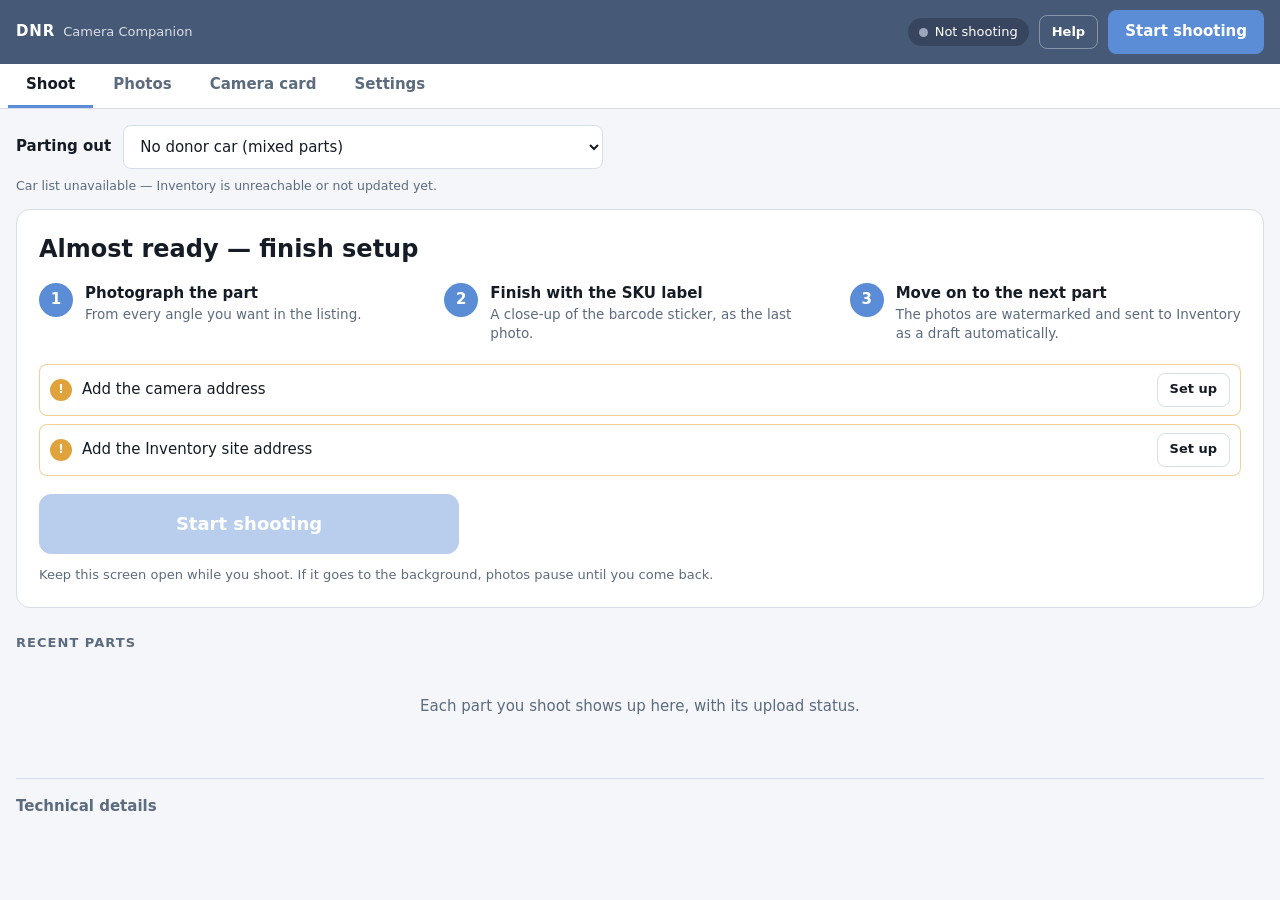
==== commit acad3b18: "Donor car picker, on-device photo checks, and "shoot next" hints - Parting out (Shoot tab): pick the" ====
--- a/index.html
+++ b/index.html
@@ -61,6 +61,27 @@
         No label was found for them, so they were set aside instead of uploaded.
       </div>
       <button id="open-review" class="btn btn-small">Sort them out</button>
+    </div>
+
+    <div id="ocr-banner" class="banner banner-warn" hidden>
+      <div>
+        <strong>Which SKU is on this label?</strong>
+        The barcode couldn't be read, so the printed number was read instead — but Inventory
+        doesn't have <span id="ocr-what">it</span>. Check the label, then file the part under the right number.
+      </div>
+      <div class="banner-actions">
+        <span id="ocr-choices" class="banner-actions"></span>
+        <button id="ocr-reject" class="btn btn-ghost btn-small">Neither</button>
+      </div>
+    </div>
+
+    <!-- Which car the parts come from: stamped on each part when its label is read. -->
+    <div class="donor-bar">
+      <label for="donor-car" class="donor-label">Parting out</label>
+      <select id="donor-car" class="donor-select">
+        <option value="">No donor car (mixed parts)</option>
+      </select>
+      <span id="donor-hint" class="muted donor-hint"></span>
     </div>
 
     <!-- Shown while stopped: what to do, and whether setup is complete. -->
@@ -269,7 +290,8 @@
           frontend (405), and an <code>http://</code> address redirects POST into GET (§4).
           Enter <code>/backend</code> as the site address to route uploads through this server's proxy
           (<code>python serve.py --backend &lt;url&gt;</code>); it avoids needing CORS grants from the
-          site and the bucket.
+          site and the bucket. To upload directly instead, add <code id="origin-echo-2"></code> to the
+          site's <code>WATERMARK_APP_ORIGINS</code> and to the bucket's CORS rules.
         </p>
       </div>
       <div class="field">
@@ -329,6 +351,7 @@
         can't merge two parts into one draft.
       </p>
       <div class="field">
+        <label class="check"><input type="checkbox" id="set-ocr"> If a barcode won't scan, read the printed SKU number instead (needs Tesseract on the server)</label>
         <label class="check"><input type="checkbox" id="set-verbose"> Verbose errors</label>
         <label class="check"><input type="checkbox" id="set-wakelock"> Keep the screen awake while shooting</label>
         <label class="check"><input type="checkbox" id="set-notifications"> Desktop notifications (while this screen is open)</label>
@@ -370,7 +393,7 @@
     <dt>"Camera not reachable"</dt>
     <dd>Check the camera is on and its Wi-Fi is connected, and that this device is on the same Wi-Fi. If the camera went to sleep, half-press the shutter.</dd>
     <dt>"Photos need a SKU"</dt>
-    <dd>The label wasn't read. Open <b>Photos → Needs SKU</b>, select that part's photos, choose <b>Assign SKU</b>, type the 7-digit number, then <b>Upload</b>.</dd>
+    <dd>The label wasn't read — not even its printed number. Open <b>Photos → Needs SKU</b>, select that part's photos, choose <b>Assign SKU</b>, type the 7-digit number, then <b>Upload</b>.</dd>
     <dt>"Didn't reach Inventory"</dt>
     <dd>Press <b>Retry</b>. Nothing is lost — photos stay on this device until Inventory has them. If it keeps failing, check the internet connection, then <b>Settings → Inventory uploads → Test</b>.</dd>
     <dt>I switched away from this screen</dt>
--- a/styles.css
+++ b/styles.css
@@ -549,6 +549,18 @@
 .part-sku { font: 700 18px/1.2 ui-monospace, "Cascadia Mono", Consolas, monospace; letter-spacing: 0.04em; }
 .part-meta { color: var(--muted); font-size: 13px; }
 .part-error { color: var(--err); font-size: 12.5px; white-space: nowrap; overflow: hidden; text-overflow: ellipsis; }
+.part-warn { color: var(--warn); font-size: 13px; }
+.part-found { font-size: 13.5px; margin-top: 2px; }
+.part-hint {
+  margin-top: 4px;
+  padding: 4px 8px;
+  border-left: 3px solid var(--warn);
+  background: rgba(224,163,60,0.1);
+  border-radius: 4px;
+  font-size: 14px;
+  font-weight: 600;
+}
+.part-hint-how { color: var(--muted); font-size: 12.5px; margin-top: 3px; }
 .part-status { display: grid; gap: 6px; justify-items: end; min-width: 140px; }
 .part-actions { display: flex; gap: 8px; }
 .part-actions:empty { display: none; }
@@ -596,6 +608,13 @@
 
 .input-sku { font: 700 24px/1 ui-monospace, Consolas, monospace; letter-spacing: 0.15em; text-align: center; }
 .field-hint.is-error { color: var(--err); }
+.field-hint.is-warn  { color: var(--warn); }
+.flash-warn { background: rgba(224,163,60,0.14); border-color: rgba(224,163,60,0.55); color: var(--warn); }
+.part-item { font-size: 13.5px; white-space: nowrap; overflow: hidden; text-overflow: ellipsis; }
+.part-item.is-unknown { color: var(--warn); }
+.part-note { font-size: 12.5px; color: var(--muted); }
+.part-note.is-ok { color: var(--ok); }
+.part-note.is-warn { color: var(--warn); }
 
 @media (max-width: 720px) {
   .part { grid-template-columns: 56px 1fr; }
@@ -615,3 +634,27 @@
   .figure { font-size: 38px; }
   .tabs { top: 50px; }
 }
+
+/* "Parting out": the donor car for the parts being shot. */
+.donor-bar {
+  display: flex;
+  flex-wrap: wrap;
+  align-items: center;
+  gap: 8px 12px;
+  margin-bottom: 14px;
+}
+.donor-label { font-weight: 600; }
+.donor-select {
+  min-height: var(--tap);
+  min-width: 0;
+  flex: 1 1 260px;
+  max-width: 480px;
+  padding: 8px 12px;
+  border-radius: 8px;
+  border: 1px solid var(--line);
+  background: var(--bg-input);
+  color: var(--text);
+  font: inherit;
+}
+.donor-select:focus { outline: 2px solid var(--accent); outline-offset: -1px; }
+.donor-hint { font-size: 12.5px; flex-basis: 100%; }
